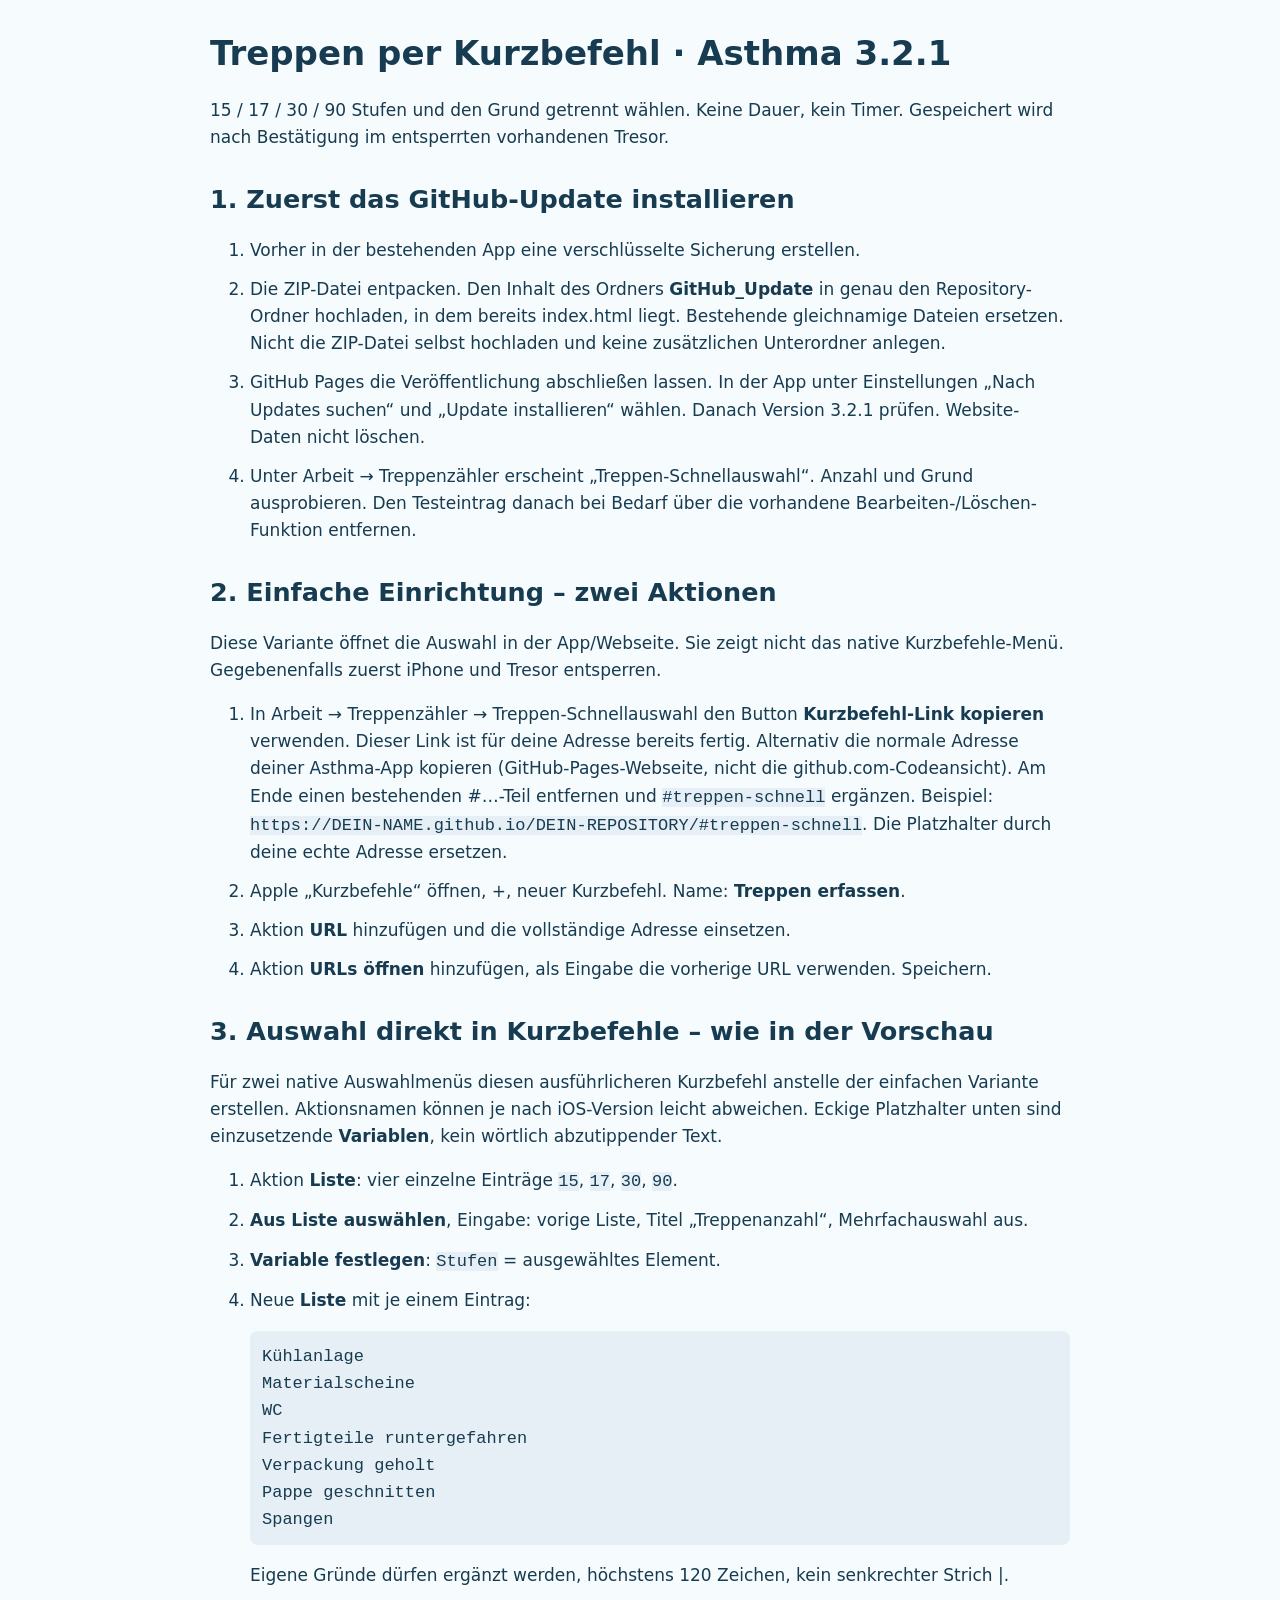
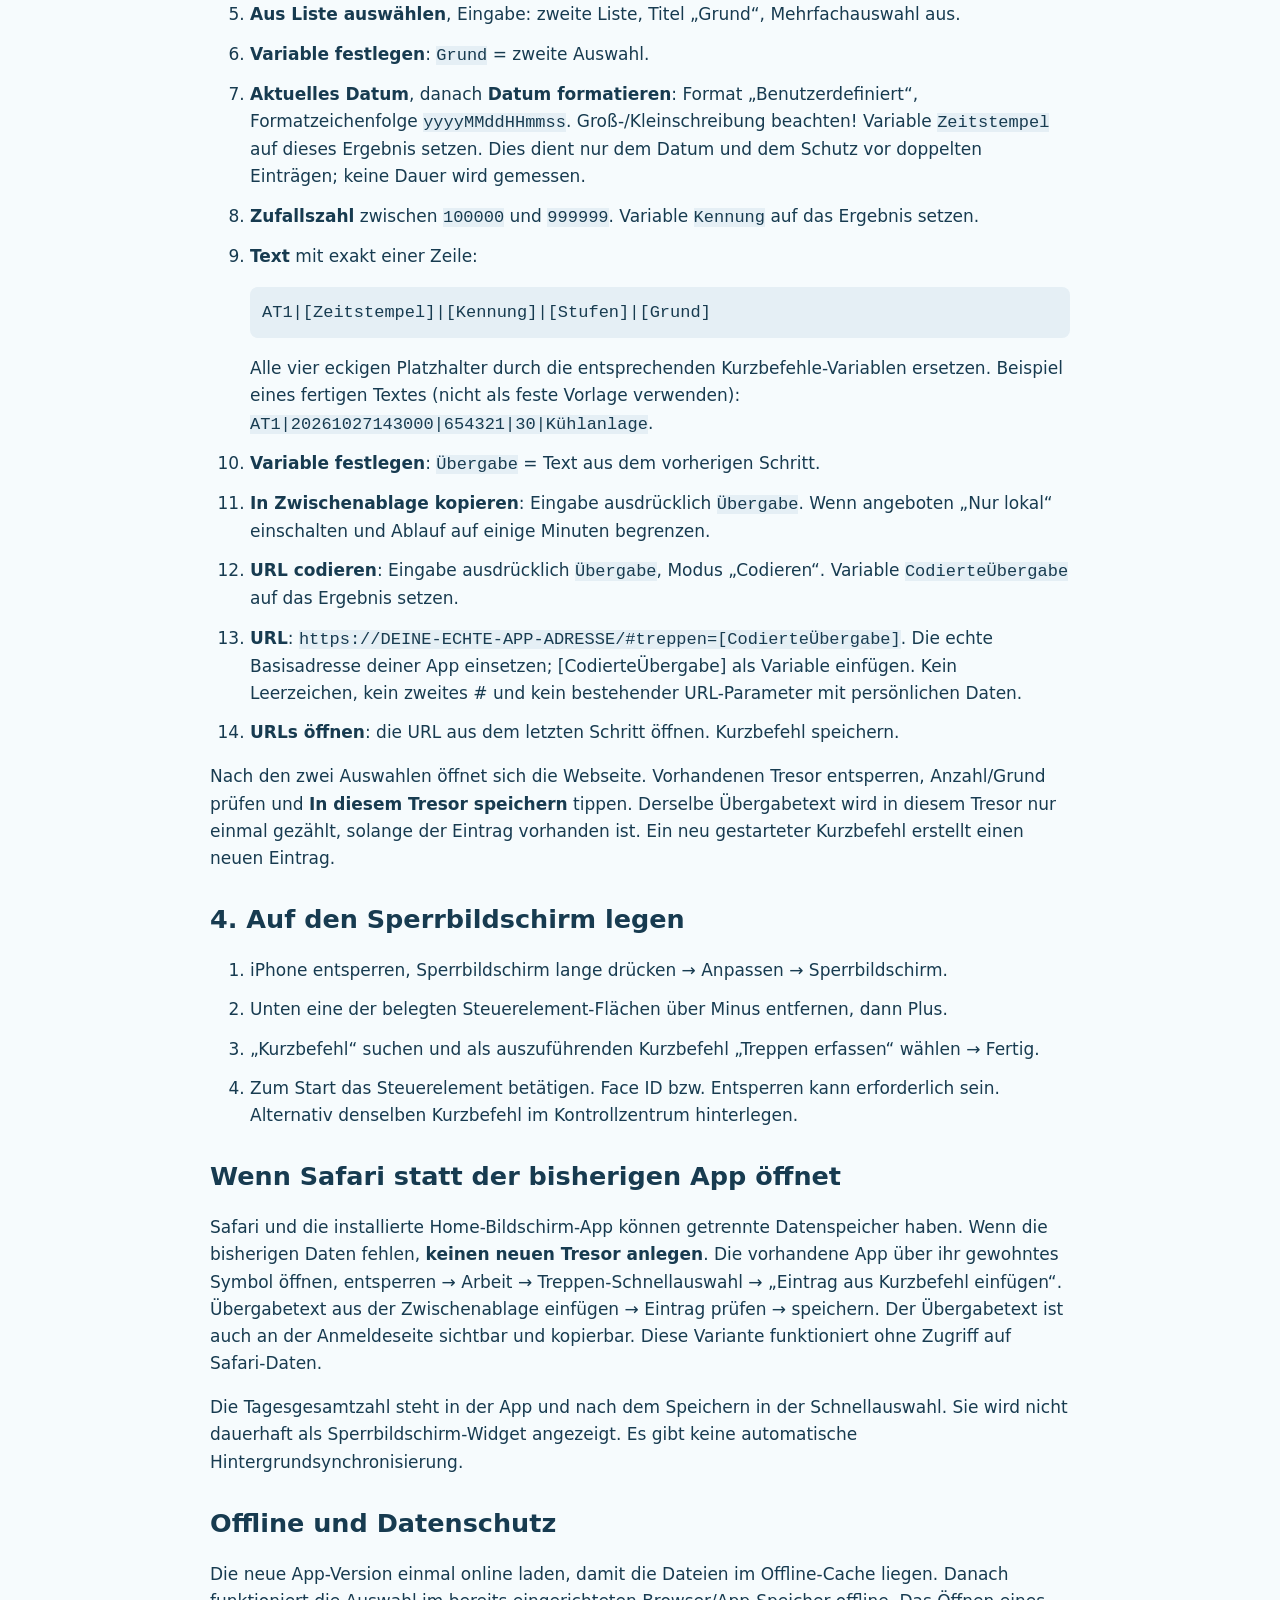
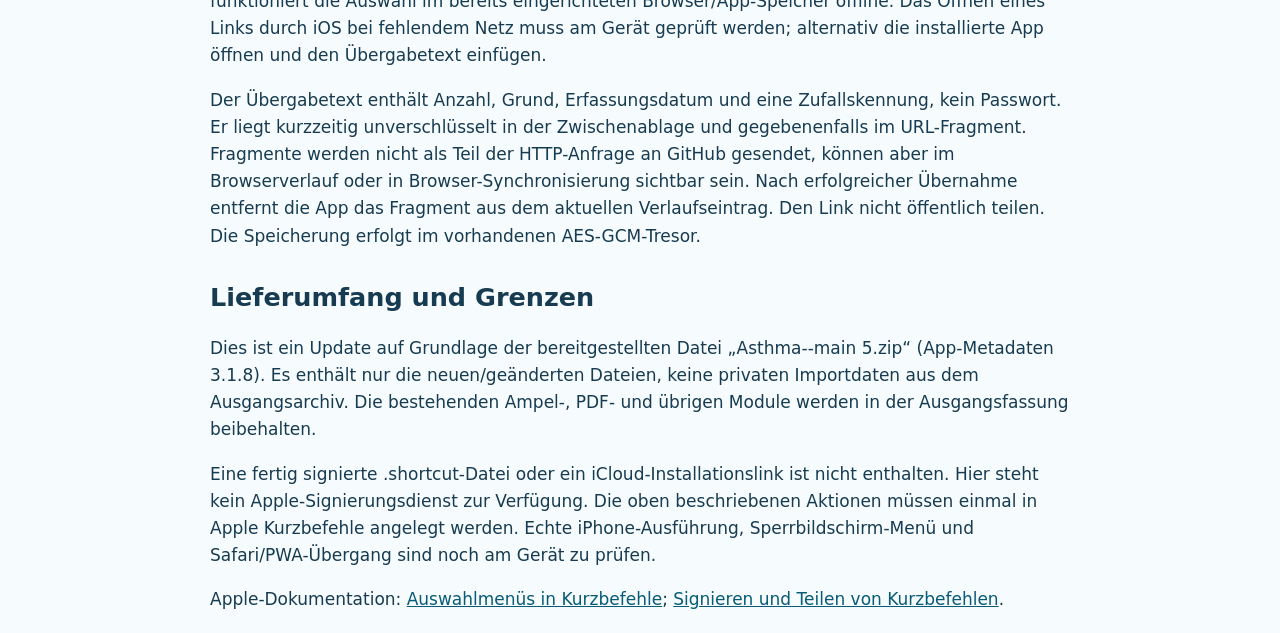
==== KURZBEFEHLE_ANLEITUNG.html @ de00831b "Add files via upload" ====
<!doctype html><html lang="de"><meta charset="utf-8"><meta name="viewport" content="width=device-width,initial-scale=1"><title>Asthma Treppen – Kurzbefehle einrichten</title><style>body{font:17px/1.6 system-ui,sans-serif;max-width:860px;margin:32px auto;padding:0 20px;color:#173b50;background:#f6fbfd}h1,h2{line-height:1.25}h2{margin-top:32px}li{margin:12px 0}code,pre{background:#e5eff5;overflow-wrap:anywhere;white-space:pre-wrap}pre{padding:12px;border-radius:8px}a{color:#075b77}</style><main><h1>Treppen per Kurzbefehl · Asthma 3.2.1</h1>
<p>15 / 17 / 30 / 90 Stufen und den Grund getrennt wählen. Keine Dauer, kein Timer. Gespeichert wird nach Bestätigung im entsperrten vorhandenen Tresor.</p>
<h2>1. Zuerst das GitHub-Update installieren</h2>
<ol><li>Vorher in der bestehenden App eine verschlüsselte Sicherung erstellen.</li><li>Die ZIP-Datei entpacken. Den Inhalt des Ordners <b>GitHub_Update</b> in genau den Repository-Ordner hochladen, in dem bereits index.html liegt. Bestehende gleichnamige Dateien ersetzen. Nicht die ZIP-Datei selbst hochladen und keine zusätzlichen Unterordner anlegen.</li><li>GitHub Pages die Veröffentlichung abschließen lassen. In der App unter Einstellungen „Nach Updates suchen“ und „Update installieren“ wählen. Danach Version 3.2.1 prüfen. Website-Daten nicht löschen.</li><li>Unter Arbeit → Treppenzähler erscheint „Treppen-Schnellauswahl“. Anzahl und Grund ausprobieren. Den Testeintrag danach bei Bedarf über die vorhandene Bearbeiten-/Löschen-Funktion entfernen.</li></ol>
<h2>2. Einfache Einrichtung – zwei Aktionen</h2>
<p>Diese Variante öffnet die Auswahl in der App/Webseite. Sie zeigt nicht das native Kurzbefehle-Menü. Gegebenenfalls zuerst iPhone und Tresor entsperren.</p>
<ol><li>In Arbeit → Treppenzähler → Treppen-Schnellauswahl den Button <b>Kurzbefehl-Link kopieren</b> verwenden. Dieser Link ist für deine Adresse bereits fertig. Alternativ die normale Adresse deiner Asthma-App kopieren (GitHub-Pages-Webseite, nicht die github.com-Codeansicht). Am Ende einen bestehenden #…-Teil entfernen und <code>#treppen-schnell</code> ergänzen. Beispiel: <code>https://DEIN-NAME.github.io/DEIN-REPOSITORY/#treppen-schnell</code>. Die Platzhalter durch deine echte Adresse ersetzen.</li><li>Apple „Kurzbefehle“ öffnen, +, neuer Kurzbefehl. Name: <b>Treppen erfassen</b>.</li><li>Aktion <b>URL</b> hinzufügen und die vollständige Adresse einsetzen.</li><li>Aktion <b>URLs öffnen</b> hinzufügen, als Eingabe die vorherige URL verwenden. Speichern.</li></ol>
<h2>3. Auswahl direkt in Kurzbefehle – wie in der Vorschau</h2>
<p>Für zwei native Auswahlmenüs diesen ausführlicheren Kurzbefehl anstelle der einfachen Variante erstellen. Aktionsnamen können je nach iOS-Version leicht abweichen. Eckige Platzhalter unten sind einzusetzende <b>Variablen</b>, kein wörtlich abzutippender Text.</p>
<ol>
<li>Aktion <b>Liste</b>: vier einzelne Einträge <code>15</code>, <code>17</code>, <code>30</code>, <code>90</code>.</li>
<li><b>Aus Liste auswählen</b>, Eingabe: vorige Liste, Titel „Treppenanzahl“, Mehrfachauswahl aus.</li>
<li><b>Variable festlegen</b>: <code>Stufen</code> = ausgewähltes Element.</li>
<li>Neue <b>Liste</b> mit je einem Eintrag: <pre>Kühlanlage
Materialscheine
WC
Fertigteile runtergefahren
Verpackung geholt
Pappe geschnitten
Spangen</pre>Eigene Gründe dürfen ergänzt werden, höchstens 120 Zeichen, kein senkrechter Strich |.</li>
<li><b>Aus Liste auswählen</b>, Eingabe: zweite Liste, Titel „Grund“, Mehrfachauswahl aus.</li>
<li><b>Variable festlegen</b>: <code>Grund</code> = zweite Auswahl.</li>
<li><b>Aktuelles Datum</b>, danach <b>Datum formatieren</b>: Format „Benutzerdefiniert“, Formatzeichenfolge <code>yyyyMMddHHmmss</code>. Groß-/Kleinschreibung beachten! Variable <code>Zeitstempel</code> auf dieses Ergebnis setzen. Dies dient nur dem Datum und dem Schutz vor doppelten Einträgen; keine Dauer wird gemessen.</li>
<li><b>Zufallszahl</b> zwischen <code>100000</code> und <code>999999</code>. Variable <code>Kennung</code> auf das Ergebnis setzen.</li>
<li><b>Text</b> mit exakt einer Zeile: <pre>AT1|[Zeitstempel]|[Kennung]|[Stufen]|[Grund]</pre>Alle vier eckigen Platzhalter durch die entsprechenden Kurzbefehle-Variablen ersetzen. Beispiel eines fertigen Textes (nicht als feste Vorlage verwenden): <code>AT1|20261027143000|654321|30|Kühlanlage</code>.</li>
<li><b>Variable festlegen</b>: <code>Übergabe</code> = Text aus dem vorherigen Schritt.</li>
<li><b>In Zwischenablage kopieren</b>: Eingabe ausdrücklich <code>Übergabe</code>. Wenn angeboten „Nur lokal“ einschalten und Ablauf auf einige Minuten begrenzen.</li>
<li><b>URL codieren</b>: Eingabe ausdrücklich <code>Übergabe</code>, Modus „Codieren“. Variable <code>CodierteÜbergabe</code> auf das Ergebnis setzen.</li>
<li><b>URL</b>: <code>https://DEINE-ECHTE-APP-ADRESSE/#treppen=[CodierteÜbergabe]</code>. Die echte Basisadresse deiner App einsetzen; [CodierteÜbergabe] als Variable einfügen. Kein Leerzeichen, kein zweites # und kein bestehender URL-Parameter mit persönlichen Daten.</li>
<li><b>URLs öffnen</b>: die URL aus dem letzten Schritt öffnen. Kurzbefehl speichern.</li>
</ol>
<p>Nach den zwei Auswahlen öffnet sich die Webseite. Vorhandenen Tresor entsperren, Anzahl/Grund prüfen und <b>In diesem Tresor speichern</b> tippen. Derselbe Übergabetext wird in diesem Tresor nur einmal gezählt, solange der Eintrag vorhanden ist. Ein neu gestarteter Kurzbefehl erstellt einen neuen Eintrag.</p>
<h2>4. Auf den Sperrbildschirm legen</h2>
<ol><li>iPhone entsperren, Sperrbildschirm lange drücken → Anpassen → Sperrbildschirm.</li><li>Unten eine der belegten Steuerelement-Flächen über Minus entfernen, dann Plus.</li><li>„Kurzbefehl“ suchen und als auszuführenden Kurzbefehl „Treppen erfassen“ wählen → Fertig.</li><li>Zum Start das Steuerelement betätigen. Face ID bzw. Entsperren kann erforderlich sein. Alternativ denselben Kurzbefehl im Kontrollzentrum hinterlegen.</li></ol>
<h2>Wenn Safari statt der bisherigen App öffnet</h2>
<p>Safari und die installierte Home-Bildschirm-App können getrennte Datenspeicher haben. Wenn die bisherigen Daten fehlen, <b>keinen neuen Tresor anlegen</b>. Die vorhandene App über ihr gewohntes Symbol öffnen, entsperren → Arbeit → Treppen-Schnellauswahl → „Eintrag aus Kurzbefehl einfügen“. Übergabetext aus der Zwischenablage einfügen → Eintrag prüfen → speichern. Der Übergabetext ist auch an der Anmeldeseite sichtbar und kopierbar. Diese Variante funktioniert ohne Zugriff auf Safari-Daten.</p>
<p>Die Tagesgesamtzahl steht in der App und nach dem Speichern in der Schnellauswahl. Sie wird nicht dauerhaft als Sperrbildschirm-Widget angezeigt. Es gibt keine automatische Hintergrundsynchronisierung.</p>
<h2>Offline und Datenschutz</h2>
<p>Die neue App-Version einmal online laden, damit die Dateien im Offline-Cache liegen. Danach funktioniert die Auswahl im bereits eingerichteten Browser/App-Speicher offline. Das Öffnen eines Links durch iOS bei fehlendem Netz muss am Gerät geprüft werden; alternativ die installierte App öffnen und den Übergabetext einfügen.</p>
<p>Der Übergabetext enthält Anzahl, Grund, Erfassungsdatum und eine Zufallskennung, kein Passwort. Er liegt kurzzeitig unverschlüsselt in der Zwischenablage und gegebenenfalls im URL-Fragment. Fragmente werden nicht als Teil der HTTP-Anfrage an GitHub gesendet, können aber im Browserverlauf oder in Browser-Synchronisierung sichtbar sein. Nach erfolgreicher Übernahme entfernt die App das Fragment aus dem aktuellen Verlaufseintrag. Den Link nicht öffentlich teilen. Die Speicherung erfolgt im vorhandenen AES-GCM-Tresor.</p>
<h2>Lieferumfang und Grenzen</h2>
<p>Dies ist ein Update auf Grundlage der bereitgestellten Datei „Asthma--main 5.zip“ (App-Metadaten 3.1.8). Es enthält nur die neuen/geänderten Dateien, keine privaten Importdaten aus dem Ausgangsarchiv. Die bestehenden Ampel-, PDF- und übrigen Module werden in der Ausgangsfassung beibehalten.</p>
<p>Eine fertig signierte .shortcut-Datei oder ein iCloud-Installationslink ist nicht enthalten. Hier steht kein Apple-Signierungsdienst zur Verfügung. Die oben beschriebenen Aktionen müssen einmal in Apple Kurzbefehle angelegt werden. Echte iPhone-Ausführung, Sperrbildschirm-Menü und Safari/PWA-Übergang sind noch am Gerät zu prüfen.</p>
<p>Apple-Dokumentation: <a href="https://support.apple.com/guide/shortcuts/apdd7bf369da/ios">Auswahlmenüs in Kurzbefehle</a>; <a href="https://developer.apple.com/videos/play/wwdc2021/10232/">Signieren und Teilen von Kurzbefehlen</a>.</p></main></html>
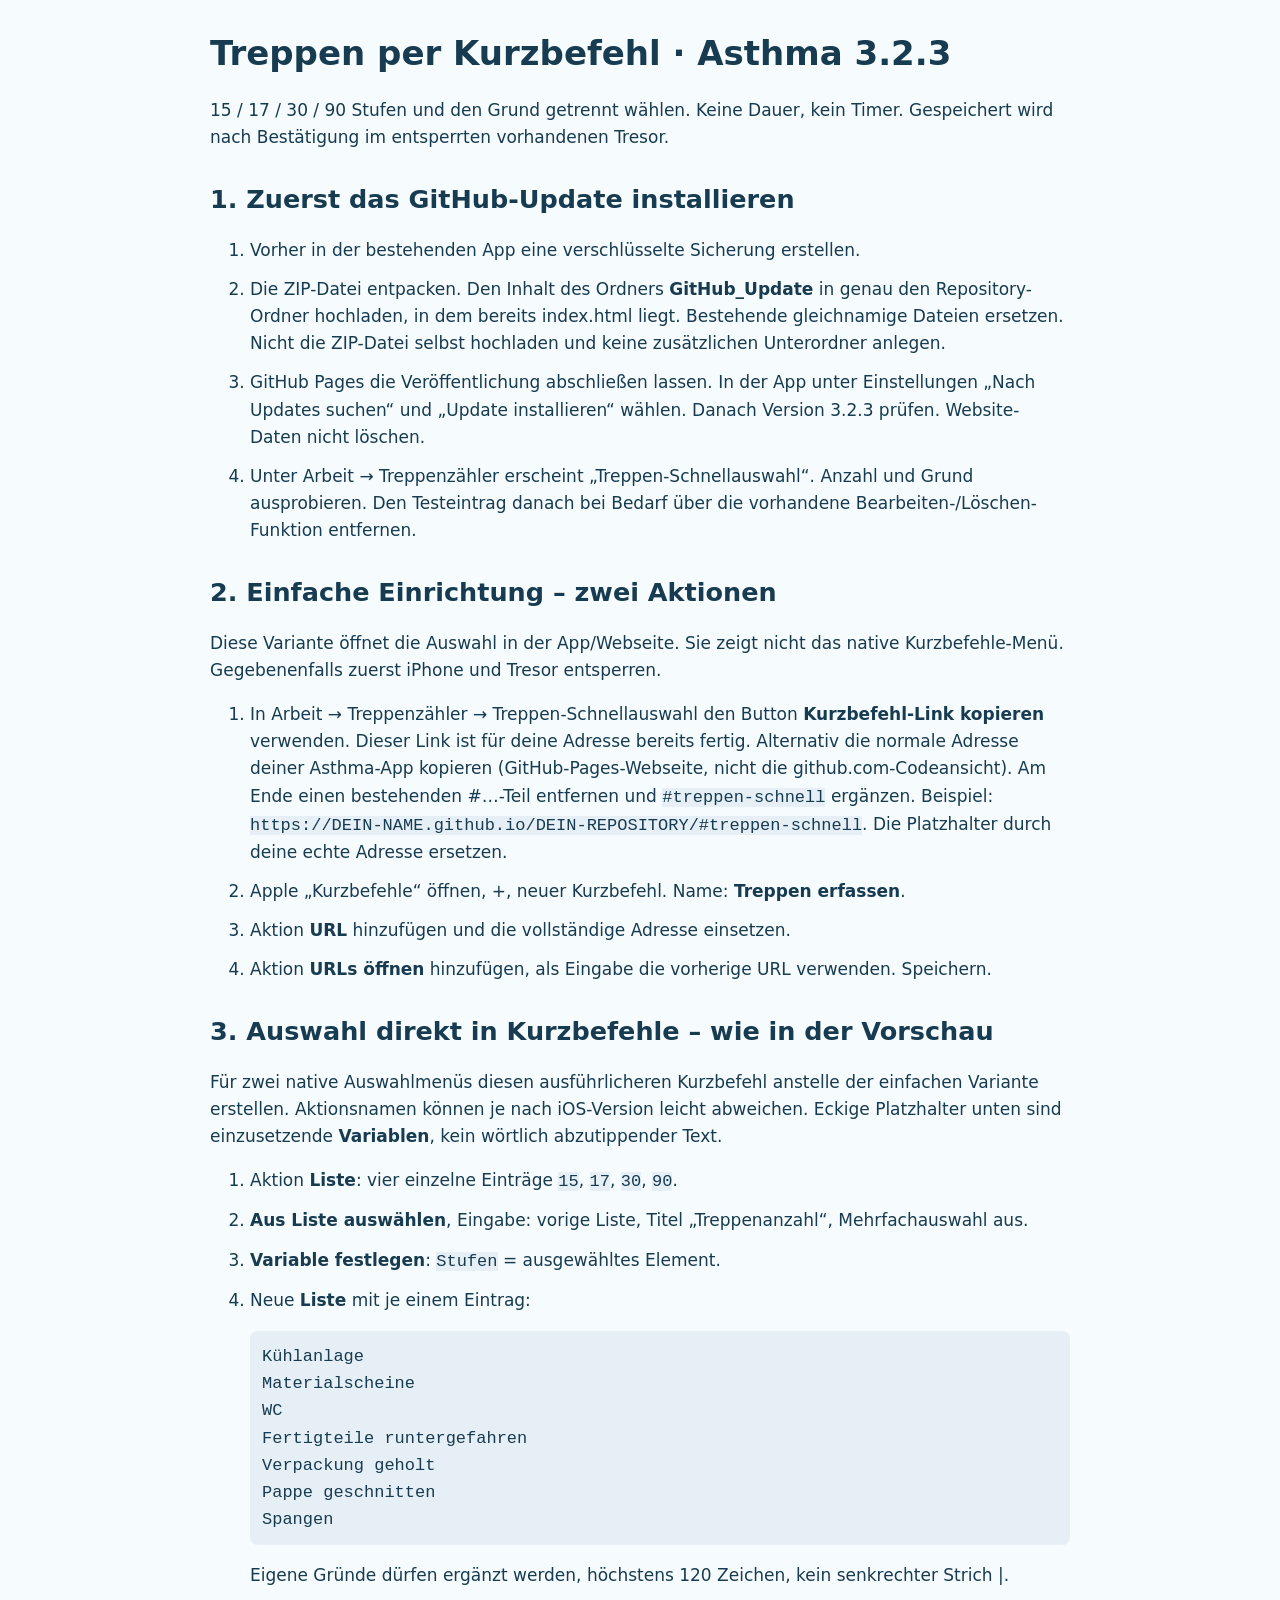
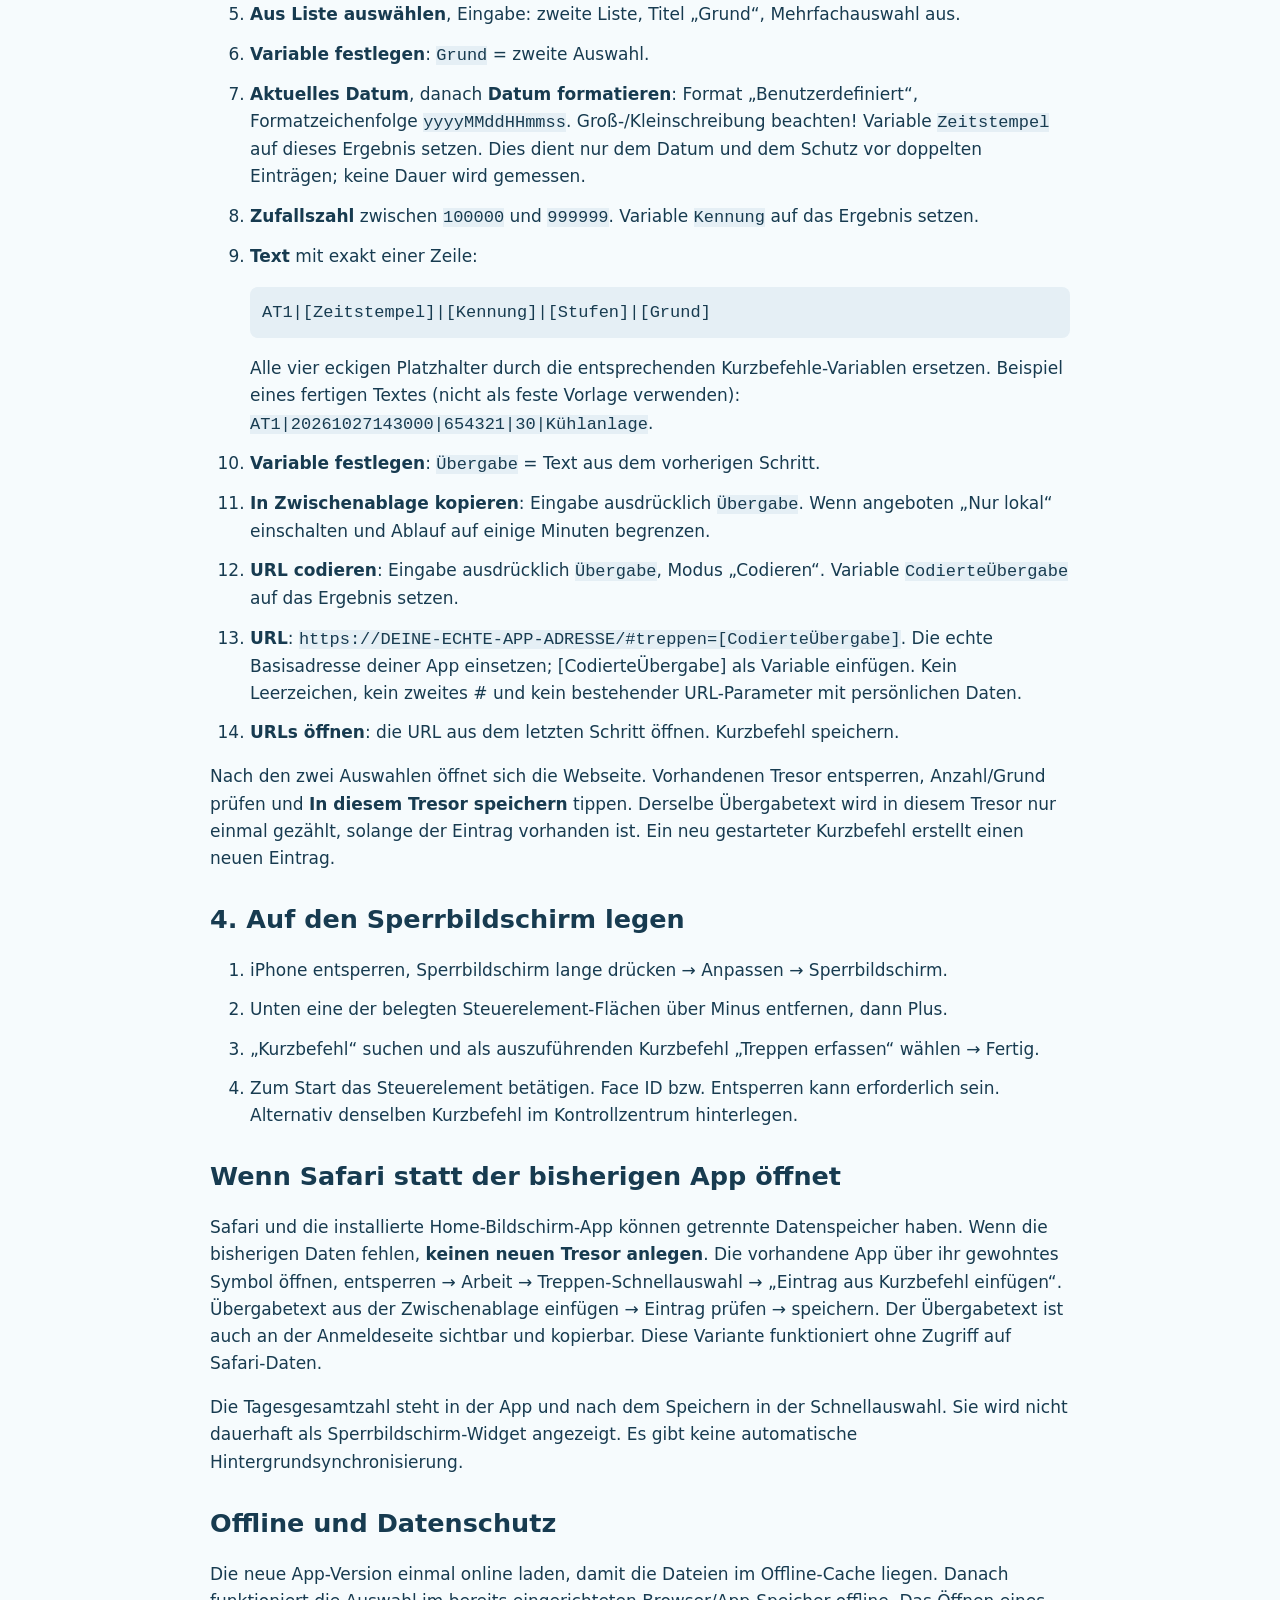
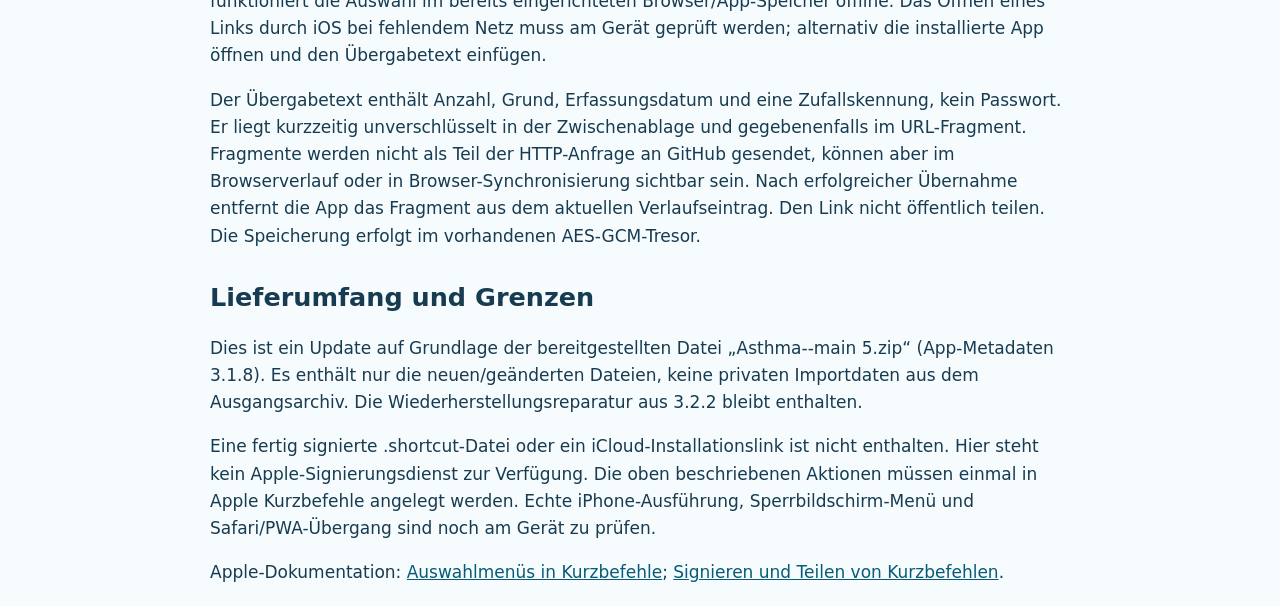
==== commit 5dc263a5: "Add files via upload" ====
--- a/KURZBEFEHLE_ANLEITUNG.html
+++ b/KURZBEFEHLE_ANLEITUNG.html
@@ -1,7 +1,7 @@
-<!doctype html><html lang="de"><meta charset="utf-8"><meta name="viewport" content="width=device-width,initial-scale=1"><title>Asthma Treppen – Kurzbefehle einrichten</title><style>body{font:17px/1.6 system-ui,sans-serif;max-width:860px;margin:32px auto;padding:0 20px;color:#173b50;background:#f6fbfd}h1,h2{line-height:1.25}h2{margin-top:32px}li{margin:12px 0}code,pre{background:#e5eff5;overflow-wrap:anywhere;white-space:pre-wrap}pre{padding:12px;border-radius:8px}a{color:#075b77}</style><main><h1>Treppen per Kurzbefehl · Asthma 3.2.1</h1>
+<!doctype html><html lang="de"><meta charset="utf-8"><meta name="viewport" content="width=device-width,initial-scale=1"><title>Asthma Treppen – Kurzbefehle einrichten</title><style>body{font:17px/1.6 system-ui,sans-serif;max-width:860px;margin:32px auto;padding:0 20px;color:#173b50;background:#f6fbfd}h1,h2{line-height:1.25}h2{margin-top:32px}li{margin:12px 0}code,pre{background:#e5eff5;overflow-wrap:anywhere;white-space:pre-wrap}pre{padding:12px;border-radius:8px}a{color:#075b77}</style><main><h1>Treppen per Kurzbefehl · Asthma 3.2.3</h1>
 <p>15 / 17 / 30 / 90 Stufen und den Grund getrennt wählen. Keine Dauer, kein Timer. Gespeichert wird nach Bestätigung im entsperrten vorhandenen Tresor.</p>
 <h2>1. Zuerst das GitHub-Update installieren</h2>
-<ol><li>Vorher in der bestehenden App eine verschlüsselte Sicherung erstellen.</li><li>Die ZIP-Datei entpacken. Den Inhalt des Ordners <b>GitHub_Update</b> in genau den Repository-Ordner hochladen, in dem bereits index.html liegt. Bestehende gleichnamige Dateien ersetzen. Nicht die ZIP-Datei selbst hochladen und keine zusätzlichen Unterordner anlegen.</li><li>GitHub Pages die Veröffentlichung abschließen lassen. In der App unter Einstellungen „Nach Updates suchen“ und „Update installieren“ wählen. Danach Version 3.2.1 prüfen. Website-Daten nicht löschen.</li><li>Unter Arbeit → Treppenzähler erscheint „Treppen-Schnellauswahl“. Anzahl und Grund ausprobieren. Den Testeintrag danach bei Bedarf über die vorhandene Bearbeiten-/Löschen-Funktion entfernen.</li></ol>
+<ol><li>Vorher in der bestehenden App eine verschlüsselte Sicherung erstellen.</li><li>Die ZIP-Datei entpacken. Den Inhalt des Ordners <b>GitHub_Update</b> in genau den Repository-Ordner hochladen, in dem bereits index.html liegt. Bestehende gleichnamige Dateien ersetzen. Nicht die ZIP-Datei selbst hochladen und keine zusätzlichen Unterordner anlegen.</li><li>GitHub Pages die Veröffentlichung abschließen lassen. In der App unter Einstellungen „Nach Updates suchen“ und „Update installieren“ wählen. Danach Version 3.2.3 prüfen. Website-Daten nicht löschen.</li><li>Unter Arbeit → Treppenzähler erscheint „Treppen-Schnellauswahl“. Anzahl und Grund ausprobieren. Den Testeintrag danach bei Bedarf über die vorhandene Bearbeiten-/Löschen-Funktion entfernen.</li></ol>
 <h2>2. Einfache Einrichtung – zwei Aktionen</h2>
 <p>Diese Variante öffnet die Auswahl in der App/Webseite. Sie zeigt nicht das native Kurzbefehle-Menü. Gegebenenfalls zuerst iPhone und Tresor entsperren.</p>
 <ol><li>In Arbeit → Treppenzähler → Treppen-Schnellauswahl den Button <b>Kurzbefehl-Link kopieren</b> verwenden. Dieser Link ist für deine Adresse bereits fertig. Alternativ die normale Adresse deiner Asthma-App kopieren (GitHub-Pages-Webseite, nicht die github.com-Codeansicht). Am Ende einen bestehenden #…-Teil entfernen und <code>#treppen-schnell</code> ergänzen. Beispiel: <code>https://DEIN-NAME.github.io/DEIN-REPOSITORY/#treppen-schnell</code>. Die Platzhalter durch deine echte Adresse ersetzen.</li><li>Apple „Kurzbefehle“ öffnen, +, neuer Kurzbefehl. Name: <b>Treppen erfassen</b>.</li><li>Aktion <b>URL</b> hinzufügen und die vollständige Adresse einsetzen.</li><li>Aktion <b>URLs öffnen</b> hinzufügen, als Eingabe die vorherige URL verwenden. Speichern.</li></ol>
@@ -39,6 +39,6 @@
 <p>Die neue App-Version einmal online laden, damit die Dateien im Offline-Cache liegen. Danach funktioniert die Auswahl im bereits eingerichteten Browser/App-Speicher offline. Das Öffnen eines Links durch iOS bei fehlendem Netz muss am Gerät geprüft werden; alternativ die installierte App öffnen und den Übergabetext einfügen.</p>
 <p>Der Übergabetext enthält Anzahl, Grund, Erfassungsdatum und eine Zufallskennung, kein Passwort. Er liegt kurzzeitig unverschlüsselt in der Zwischenablage und gegebenenfalls im URL-Fragment. Fragmente werden nicht als Teil der HTTP-Anfrage an GitHub gesendet, können aber im Browserverlauf oder in Browser-Synchronisierung sichtbar sein. Nach erfolgreicher Übernahme entfernt die App das Fragment aus dem aktuellen Verlaufseintrag. Den Link nicht öffentlich teilen. Die Speicherung erfolgt im vorhandenen AES-GCM-Tresor.</p>
 <h2>Lieferumfang und Grenzen</h2>
-<p>Dies ist ein Update auf Grundlage der bereitgestellten Datei „Asthma--main 5.zip“ (App-Metadaten 3.1.8). Es enthält nur die neuen/geänderten Dateien, keine privaten Importdaten aus dem Ausgangsarchiv. Die bestehenden Ampel-, PDF- und übrigen Module werden in der Ausgangsfassung beibehalten.</p>
+<p>Dies ist ein Update auf Grundlage der bereitgestellten Datei „Asthma--main 5.zip“ (App-Metadaten 3.1.8). Es enthält nur die neuen/geänderten Dateien, keine privaten Importdaten aus dem Ausgangsarchiv. Die Wiederherstellungsreparatur aus 3.2.2 bleibt enthalten.</p>
 <p>Eine fertig signierte .shortcut-Datei oder ein iCloud-Installationslink ist nicht enthalten. Hier steht kein Apple-Signierungsdienst zur Verfügung. Die oben beschriebenen Aktionen müssen einmal in Apple Kurzbefehle angelegt werden. Echte iPhone-Ausführung, Sperrbildschirm-Menü und Safari/PWA-Übergang sind noch am Gerät zu prüfen.</p>
 <p>Apple-Dokumentation: <a href="https://support.apple.com/guide/shortcuts/apdd7bf369da/ios">Auswahlmenüs in Kurzbefehle</a>; <a href="https://developer.apple.com/videos/play/wwdc2021/10232/">Signieren und Teilen von Kurzbefehlen</a>.</p></main></html>
